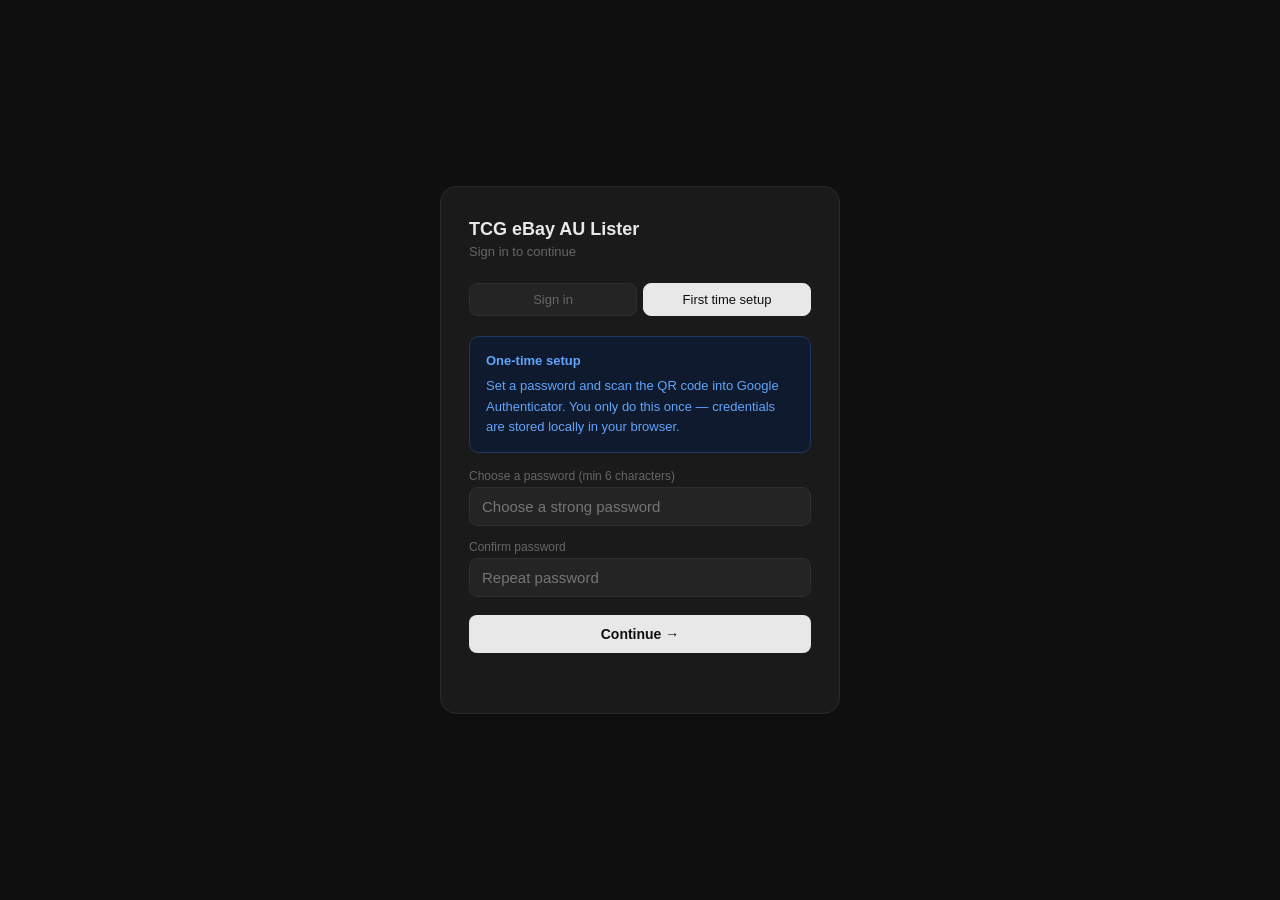
==== index.html @ 1cb2676b "update" ====
<!DOCTYPE html>
<html lang="en">
<head>
  <meta charset="UTF-8" />
  <meta name="viewport" content="width=device-width, initial-scale=1.0" />
  <title>TCG eBay AU Bulk Lister</title>
    <script>
    // Auth gate — redirect to login if no valid session
    (function() {
      const raw = localStorage.getItem('tcg_auth_session');
      if (!raw) { window.location.replace('auth.html'); return; }
      try {
        const s = JSON.parse(raw);
        if (!s.expires || s.expires < Date.now()) {
          localStorage.removeItem('tcg_auth_session');
          window.location.replace('auth.html');
        }
      } catch(e) { window.location.replace('auth.html'); }
    })();
  </script>
  <link rel="stylesheet" href="css/style.css" />
</head>
<body>
<div class="container">

  <div class="header" style="display:flex; align-items:flex-start; justify-content:space-between; gap:10px; flex-wrap:wrap;">
    <div>
      <h1>TCG eBay AU Bulk Lister</h1>
      <p>Scan · auto-price · export — One Piece, Pokémon, Riftbound &amp; Yu-Gi-Oh!</p>
    </div>
    <div style="display:flex; align-items:center; gap:8px; margin-top:4px;">
      <span class="sync-pill" id="sync-pill" onclick="Sync.openModal()">
        🔄 <span id="sync-pill-label">Set up sync</span>
      </span>
      <button onclick="logout()" style="font-size:12px; padding:6px 12px; border-radius:7px; background:none; border:1px solid #2e2e2e; color:#666; cursor:pointer; font-family:inherit; white-space:nowrap;">Sign out</button>
    </div>
  </div>
  <div id="sync-msg" style="display:none; font-size:12px; color:var(--accent); padding:8px 12px; background:#0f1a2e; border:1px solid #1e3a5f; border-radius:8px; margin-bottom:12px;"></div>

  <!-- Sync modal -->
  <div id="sync-modal" style="display:none; position:fixed; inset:0; background:rgba(0,0,0,0.7); z-index:1000; align-items:center; justify-content:center; padding:16px;">
    <div style="background:var(--bg-card); border:1px solid var(--border); border-radius:14px; padding:24px; max-width:380px; width:100%;">
      <h2 style="font-size:16px; margin-bottom:8px;">🔄 Cross-device sync</h2>
      <p style="font-size:13px; color:var(--text-muted); margin-bottom:16px;">
        Use the same sync code on your phone and computer to share your card list. Scan on mobile, export on desktop.
      </p>
      <label style="font-size:12px; color:var(--text-muted); display:block; margin-bottom:4px;">Sync code</label>
      <input type="text" id="sync-code-input" placeholder="e.g. K7M2PQ" maxlength="12"
        style="width:100%; padding:11px; font-size:18px; font-family:monospace; letter-spacing:3px; text-transform:uppercase; text-align:center; margin-bottom:12px;" />
      <div style="display:flex; gap:8px; margin-bottom:12px;">
        <button onclick="Sync.createNew()" class="btn-clear" style="flex:1; padding:10px;">Generate new code</button>
      </div>
      <div style="display:flex; gap:8px; margin-bottom:8px;">
        <button onclick="Sync.pull()" class="btn-bulk" style="flex:1;">⬇ Pull from cloud</button>
        <button onclick="Sync.push()" class="btn-bulk" style="flex:1;">⬆ Push to cloud</button>
      </div>
      <div style="display:flex; gap:8px;">
        <button onclick="Sync.saveAndClose()" class="btn-add" style="flex:1; margin-top:0;">Save &amp; close</button>
        <button onclick="Sync.closeModal()" class="btn-clear" style="padding:10px 16px;">Cancel</button>
      </div>
      <p style="font-size:11px; color:var(--text-hint); margin-top:14px; line-height:1.5;">
        Tip: Generate a code on one device, then enter the same code on the other. Your list pushes automatically as you make changes.
      </p>
    </div>
  </div>

  <input type="hidden" id="api-key-input" />
  <div style="display:none" id="api-status"></div>

  <!-- Stats -->
  <div class="stats">
    <div class="stat"><div class="stat-val" id="stat-count">0</div><div class="stat-label">listings</div></div>
    <div class="stat"><div class="stat-val" id="stat-total">$0.00</div><div class="stat-label">total value (AUD)</div></div>
    <div class="stat"><div class="stat-val" id="stat-avg">—</div><div class="stat-label">avg. price</div></div>
    <div class="stat"><div class="stat-val" id="stat-unpriced">0</div><div class="stat-label">unpriced</div></div>
  </div>

  <!-- AI Scan Section -->
  <div class="card">
    <div style="display:flex; align-items:center; justify-content:space-between; margin-bottom:6px;">
      <h2 style="margin-bottom:0;">📷 Scan cards — any TCG</h2>
      <span style="font-size:11px; color:var(--text-muted);">Auto-detects the game · mix all four freely</span>
    </div>
    <p style="font-size:12px; color:var(--text-muted); margin-bottom:12px;">
      Scan a mixed pile of any of the four games — Claude identifies the game, card, number and variant for each one automatically, then fetches data and pricing. No need to pick a game first.
    </p>

    <!-- Scan mode toggle -->
    <div class="scan-mode-toggle">
      <button class="scan-mode-btn active" id="scan-mode-upload" onclick="Scan.setMode('upload')">📁 Upload files</button>
      <button class="scan-mode-btn" id="scan-mode-camera" onclick="Scan.setMode('camera')">📸 Camera (mobile)</button>
    </div>

    <!-- Upload mode -->
    <div id="scan-dropzone" style="border:2px dashed var(--border-md); border-radius:10px; padding:28px; text-align:center; cursor:pointer; transition:border-color 0.15s;">
      <input type="file" id="scan-file-input" accept="image/*" multiple style="display:none;" onchange="Scan.handleFiles(this.files)" />
      <div style="font-size:32px; margin-bottom:8px;">🃏</div>
      <div style="font-size:14px; color:var(--text); margin-bottom:4px;">Click to upload card scans</div>
      <div style="font-size:12px; color:var(--text-muted);">or drag &amp; drop — multiple images at once (JPG, PNG)</div>
    </div>

    <!-- Camera mode (mobile card slinger) -->
    <div id="scan-camera-mode" style="display:none;">
      <input type="file" id="scan-camera-input" accept="image/*" capture="environment" style="display:none;" onchange="Scan.handleFiles(this.files)" />
      <button id="camera-capture-btn" onclick="document.getElementById('scan-camera-input').click()">
        📸 Capture card
      </button>
      <p style="font-size:12px; color:var(--text-muted); text-align:center; margin-top:8px;">
        Point at each card as your slinger flips it. Each capture is scanned, identified &amp; added.
      </p>
      <div style="display:flex; align-items:center; gap:8px; margin-top:10px; justify-content:center;">
        <label style="font-size:12px; color:var(--text-muted); display:flex; align-items:center; gap:6px;">
          <input type="checkbox" id="scan-rapid-mode" checked style="width:auto;" />
          Rapid mode — auto-add high-confidence cards without review
        </label>
      </div>
    </div>

    <div id="scan-options" style="display:none; margin-top:12px;">
      <div class="form-row row-2" style="margin-bottom:10px;">
        <div class="field">
          <label>Default condition for scanned cards</label>
          <select id="scan-cond">
            <option value="Near Mint">Near Mint</option>
            <option value="Lightly Played">Lightly Played</option>
            <option value="Moderately Played">Moderately Played</option>
          </select>
        </div>
        <div class="field">
          <label>Auto-price after scan?</label>
          <select id="scan-autoprice">
            <option value="yes">Yes — research price automatically</option>
            <option value="no">No — I'll price later</option>
          </select>
        </div>
      </div>
    </div>

    <div id="scan-progress-wrap" class="progress-bar-wrap" style="display:none; margin-top:12px;">
      <div class="progress-bar-fill" id="scan-progress-fill"></div>
    </div>
    <div id="scan-status" class="bulk-status" style="display:none;"></div>

    <!-- Scan results preview -->
    <div id="scan-results" style="display:none; margin-top:14px;"></div>
  </div>

  <!-- Add Card Form -->
  <div class="card">
    <h2>Add a card manually</h2>

    <div class="game-toggle">
      <button class="game-btn active" id="btn-op" onclick="UI.setGame('onePiece')">One Piece</button>
      <button class="game-btn" id="btn-pk" onclick="UI.setGame('pokemon')">Pokémon</button>
      <button class="game-btn" id="btn-rb" onclick="UI.setGame('riftbound')">Riftbound</button>
      <button class="game-btn" id="btn-ygo" onclick="UI.setGame('yugioh')">Yu-Gi-Oh!</button>
    </div>

    <!-- One Piece fields -->
    <div id="op-fields">
      <div class="form-row row-5" style="margin-bottom:12px;">
        <div class="field">
          <label>Card number <span style="color:var(--text-muted); font-weight:400;">— press Enter to search</span></label>
          <div class="input-action-row">
            <input type="text" id="f-op-number" placeholder="e.g. OP05-119" maxlength="12" onkeydown="if(event.key==='Enter') UI.searchOPVariants()" />
            <button class="btn-lookup" onclick="UI.searchOPVariants()">Search</button>
          </div>
          <div class="lookup-status" id="lookup-status"></div>
          <!-- hidden fields to store selected variant -->
          <input type="hidden" id="f-op-suffix" value="" />
          <input type="hidden" id="f-op-variant-label" value="" />
          <div id="card-preview" style="display:none; margin-top:8px;">
            <img id="card-preview-img" src="" alt="" style="width:60px; border-radius:5px; border:1px solid #2a2a2a;" />
          </div>
        </div>
        <div class="field">
          <label>Card name</label>
          <input type="text" id="f-op-name" placeholder="e.g. Monkey D. Luffy" />
        </div>
        <div class="field">
          <label>Language</label>
          <select id="f-op-lang">
            <option value="English">English</option>
            <option value="Japanese">Japanese</option>
          </select>
        </div>
        <div class="field">
          <label>Condition</label>
          <select id="f-op-cond">
            <option value="Near Mint">Near Mint</option>
            <option value="Lightly Played">Lightly Played</option>
            <option value="Moderately Played">Moderately Played</option>
          </select>
        </div>
        <div class="field">
          <label>Qty</label>
          <input type="number" id="f-op-qty" value="1" min="1" max="99" />
        </div>
        <input type="hidden" id="f-op-rarity" value="SR" />
      </div>

      <!-- One Piece variant picker -->
      <div id="op-card-picker" style="display:none;">
        <p style="font-size:13px; color:var(--text-muted); margin-bottom:10px;">Multiple variants found — click the correct one:</p>
        <div id="op-card-grid" class="pk-picker"></div>
      </div>
    </div>

    <!-- Pokémon fields -->
    <div id="pk-fields" style="display:none;">
      <div class="form-row row-4" style="margin-bottom:12px;">
        <div class="field">
          <label>Card number <span style="color:var(--text-muted); font-weight:400;">(e.g. 025/198)</span></label>
          <div class="input-action-row">
            <input type="text" id="f-pk-number" placeholder="025/198" maxlength="12" />
            <button class="btn-lookup" id="pk-search-btn" onclick="UI.searchPokemonCard()">Search</button>
          </div>
          <div class="lookup-status" id="pk-lookup-status"></div>
          <div id="pk-card-preview" style="display:none; margin-top:8px;">
            <img id="pk-card-preview-img" src="" alt="" style="width:60px; border-radius:5px; border:1px solid #2a2a2a;" />
          </div>
        </div>
        <div class="field">
          <label>Card name</label>
          <input type="text" id="f-pk-name" placeholder="Auto-filled on search" />
        </div>
        <div class="field">
          <label>Condition</label>
          <select id="f-pk-cond">
            <option value="Near Mint">Near Mint</option>
            <option value="Lightly Played">Lightly Played</option>
            <option value="Moderately Played">Moderately Played</option>
          </select>
        </div>
        <div class="field">
          <label>Qty</label>
          <input type="number" id="f-pk-qty" value="1" min="1" max="99" />
        </div>
      </div>

      <!-- Pokémon card picker grid -->
      <div id="pk-card-picker" style="display:none;">
        <p style="font-size:13px; color:var(--text-muted); margin-bottom:10px;">Multiple cards found — click the correct one:</p>
        <div id="pk-card-grid" class="pk-picker"></div>
      </div>
    </div>

    <!-- Riftbound fields -->
    <div id="rb-fields" style="display:none;">
      <div class="form-row row-5" style="margin-bottom:12px;">
        <div class="field">
          <label>Card number <span style="color:var(--text-muted); font-weight:400;">— press Enter to search</span></label>
          <div class="input-action-row">
            <input type="text" id="f-rb-number" placeholder="e.g. UNL-053" maxlength="12"
              onkeydown="if(event.key==='Enter') UI.searchRiftboundCard()" />
            <button class="btn-lookup" onclick="UI.searchRiftboundCard()">Search</button>
          </div>
          <div class="lookup-status" id="rb-lookup-status"></div>
          <div id="rb-card-preview" style="display:none; margin-top:8px;">
            <img id="rb-card-preview-img" src="" alt="" style="width:60px; border-radius:5px; border:1px solid #2a2a2a;" />
          </div>
        </div>
        <div class="field">
          <label>Card name</label>
          <input type="text" id="f-rb-name" placeholder="Auto-filled on search" />
        </div>
        <div class="field">
          <label>Condition</label>
          <select id="f-rb-cond">
            <option value="Near Mint">Near Mint</option>
            <option value="Lightly Played">Lightly Played</option>
            <option value="Moderately Played">Moderately Played</option>
          </select>
        </div>
        <div class="field">
          <label>Qty</label>
          <input type="number" id="f-rb-qty" value="1" min="1" max="99" />
        </div>
      </div>
    </div>

    <!-- Yu-Gi-Oh! fields -->
    <div id="ygo-fields" style="display:none;">
      <div class="form-row row-4" style="margin-bottom:12px;">
        <div class="field">
          <label>Card number <span style="color:var(--text-muted); font-weight:400;">— press Enter to search</span></label>
          <div class="input-action-row">
            <input type="text" id="f-ygo-number" placeholder="e.g. LOCR-JP001" maxlength="16"
              onkeydown="if(event.key==='Enter') UI.searchYugiohCard()" />
            <button class="btn-lookup" onclick="UI.searchYugiohCard()">Search</button>
          </div>
          <div class="lookup-status" id="ygo-lookup-status"></div>
          <div id="ygo-card-preview" style="display:none; margin-top:8px;">
            <img id="ygo-card-preview-img" src="" alt="" style="width:52px; border-radius:5px; border:1px solid #2a2a2a;" />
          </div>
        </div>
        <div class="field">
          <label>Card name</label>
          <input type="text" id="f-ygo-name" placeholder="Auto-filled on search" />
        </div>
        <div class="field">
          <label>Condition</label>
          <select id="f-ygo-cond">
            <option value="Near Mint">Near Mint</option>
            <option value="Lightly Played">Lightly Played</option>
            <option value="Moderately Played">Moderately Played</option>
          </select>
        </div>
        <div class="field">
          <label>Qty</label>
          <input type="number" id="f-ygo-qty" value="1" min="1" max="99" />
        </div>
      </div>
    </div>

    <!-- Rarity — shared, populated per game -->
    <div class="form-row row-2" style="margin-bottom:12px;">
      <div class="field">
        <label>Rarity <span style="color:var(--text-muted); font-weight:400;">— auto-detected, override if needed</span></label>
        <select id="f-rarity"></select>
      </div>
      <div class="field" id="pk-finish-wrap" style="display:none;">
        <label>Finish <span style="color:var(--text-muted); font-weight:400;">— Pokémon only</span></label>
        <select id="f-pk-variant" onchange="UI.onPokemonVariantChange && UI.onPokemonVariantChange()">
          <option value="Normal">Normal (non-holo)</option>
          <option value="Holo">Holo</option>
          <option value="Reverse Holo">Reverse Holo</option>
          <option value="Poke Ball">Poké Ball Pattern</option>
          <option value="Master Ball">Master Ball Pattern</option>
        </select>
        <input type="hidden" id="f-pk-marketprice" />
      </div>
    </div>

    <!-- Listing type — shared across all games -->
    <div class="listing-type-row" style="margin-bottom:12px;">
      <label style="font-size:12px; color:var(--text-muted); margin-bottom:6px; display:block;">Listing type</label>
      <div style="display:flex; gap:6px; flex-wrap:wrap;">
        <button class="type-btn active" id="type-lot-1" onclick="UI.setListingType('lot-1')">1x</button>
        <button class="type-btn" id="type-lot-2" onclick="UI.setListingType('lot-2')">2x</button>
        <button class="type-btn" id="type-lot-3" onclick="UI.setListingType('lot-3')">3x</button>
        <button class="type-btn" id="type-lot-4" onclick="UI.setListingType('lot-4')">4x</button>
        <button class="type-btn" id="type-playset" onclick="UI.setListingType('playset')" title="4x cards as a competitive playset bundle">Playset</button>
      </div>
    </div>

    <!-- Shared price / postage -->
    <div class="form-row row-3" style="margin-top:12px;">
      <div class="field">
        <label>Price (AUD) <span style="color:var(--text-muted); font-weight:400;">— edit freely</span></label>
        <input type="number" id="f-price" placeholder="Enter or auto-fetch" min="0" step="0.01" />
      </div>
      <div class="field">
        <label>Postage</label>
        <select id="f-post" onchange="UI.toggleCustomPost()">
          <option value="0" selected>Free postage</option>
          <option value="3.50">Standard letter — $3.50</option>
          <option value="7.50">Tracked parcel — $7.50</option>
          <option value="custom">Custom...</option>
        </select>
      </div>
      <div class="field" id="custom-post-wrap" style="display:none;">
        <label>Custom postage (AUD)</label>
        <input type="number" id="f-custom-post" placeholder="0.00" min="0" step="0.01" />
      </div>
    </div>

    <button class="btn-add" onclick="Listings.add()">+ Add to list</button>
  </div>

  <!-- Listings -->
  <div class="card">
    <div style="display:flex; align-items:center; justify-content:space-between; margin-bottom:14px;">
      <h2 style="margin-bottom:0;">Your listings</h2>
      <div style="display:flex; align-items:center; gap:8px; flex-wrap:wrap;">
        <span id="save-status" style="font-size:12px; color:var(--green); opacity:0; transition:opacity 0.4s;"></span>
        <button class="btn-clear" onclick="CSV.downloadTemplate()">↓ Template</button>
        <label class="btn-clear" style="cursor:pointer;" title="Import CSV">
          ↑ Import
          <input type="file" id="import-csv-input" accept=".csv" style="display:none;" onchange="CSV.importCSV(this)" />
        </label>
        <button class="btn-clear" onclick="Listings.clearAll()">Clear all</button>
      </div>
    </div>

    <div class="listings-header">
      <span></span><span>Game</span><span>Number</span><span>Name</span>
      <span>Set</span><span>Cond</span><span>Type</span><span>Price</span><span>eBay</span><span>Post</span><span></span>
    </div>

    <!-- Clear all confirmation bar -->
    <div id="clear-confirm-bar" style="display:none; align-items:center; justify-content:space-between; background:#1a0a0a; border:1px solid #3a1515; border-radius:8px; padding:10px 14px; margin-bottom:12px;">
      <span style="font-size:13px; color:#e8e8e8;">Clear all <strong id="clear-confirm-count">0</strong> listings? This cannot be undone.</span>
      <div style="display:flex; gap:8px;">
        <button onclick="Listings.clearAllConfirmed()" style="padding:6px 14px; border-radius:6px; background:#dc2626; color:#fff; border:none; cursor:pointer; font-size:13px; font-family:inherit; font-weight:500;">Yes, clear all</button>
        <button onclick="Listings.clearAllCancelled()" style="padding:6px 14px; border-radius:6px; background:var(--bg-input); color:var(--text-muted); border:1px solid var(--border-md); cursor:pointer; font-size:13px; font-family:inherit;">Cancel</button>
      </div>
    </div>

    <div id="empty-msg" class="empty">
      No cards added yet — use the form above to get started.
      <br><span style="font-size:12px; color:var(--text-hint); margin-top:4px; display:block;">Your list auto-saves in this browser.</span>
    </div>
    <div id="listings-list"></div>

    <div id="action-bar" style="display:none; margin-top:16px;">

      <!-- Claude AI bulk pricer -->
      <div class="claude-pricing-box">
        <div class="claude-pricing-header">
          <span>🤖 Claude AI Price Research</span>
          <span style="font-size:11px; color:var(--text-muted);">Uses AI knowledge of TCG market — verify high-value cards on eBay</span>
        </div>
        <button id="claude-bulk-btn" class="btn-claude" onclick="ClaudeAI.bulkPrice()">
          Research prices for all unpriced cards
        </button>
        <div class="progress-bar-wrap" id="claude-progress-wrap" style="display:none;">
          <div class="progress-bar-fill" id="claude-progress-fill"></div>
        </div>
        <div class="bulk-status" id="claude-bulk-status" style="display:none;"></div>
        <div style="font-size:11px; color:var(--text-muted); margin-top:6px;">
          ● Green dot = high confidence &nbsp;
          ● White dot = medium confidence &nbsp;
          ● <span style="color:var(--amber);">● Amber dot = low confidence, verify on eBay</span>
        </div>
      </div>

      <!-- eBay market check -->
      <div class="claude-pricing-box" style="margin-top:10px;">
        <div class="claude-pricing-header">
          <span>📊 eBay AU market check</span>
          <span style="font-size:11px; color:var(--text-muted);">Compares your prices to live eBay AU listings</span>
        </div>
        <div style="display:flex; gap:8px; flex-wrap:wrap;">
          <button id="market-autofill-btn" class="btn-claude" style="flex:1; background:#1a2e1a; color:#4ade80; border-color:#1e4a1e;" onclick="Market.bulkCheck(true)">
            ⬇ Auto-fill all prices from eBay market
          </button>
          <button id="market-check-btn" class="btn-claude" style="flex:1;" onclick="Market.bulkCheck(false)">
            Check existing prices only
          </button>
        </div>
        <div class="bulk-status" id="market-status" style="display:none;"></div>
        <div style="font-size:11px; color:var(--text-muted); margin-top:6px;">
          eBay returns live AU listings, then Claude filters them to your exact card &amp; variant (excluding wrong arts, graded, lots) and prices from the matches. Lots stay at the per-card price (eBay Quantity holds the stock count); only playsets are priced as a 4-card bundle.
          Indicators: <span style="color:var(--green)">● In range</span>,
          <span style="color:var(--amber)">● Above market</span>,
          <span style="color:#60a5fa">● Below market</span>.
        </div>
      </div>

      <!-- eBay manual fallback -->
      <button id="bulk-fetch-btn" class="btn-bulk" onclick="API.bulkFetch()" style="display:none; margin-top:8px;">Open eBay sold search for unpriced cards</button>
      <div id="bulk-status" class="bulk-status" style="display:none;"></div>

      <button class="btn-download" onclick="CSV.download()" style="margin-top:10px;">&#8595; Download eBay CSV</button>
      <p class="hint">Upload via: eBay Seller Hub › Listings › Bulk listing upload › File Exchange</p>
    </div>
  </div>

</div>
<script src="js/sets.js"></script>
<script src="js/rarities.js"></script>
<script src="js/api.js"></script>
<script src="js/listings.js"></script>
<script src="js/csv.js"></script>
<script src="js/ui.js"></script>
<script src="js/claude.js"></script>
<script src="js/scan.js"></script>
<script src="js/sync.js"></script>
<script src="js/market.js"></script>
<script>
function logout() {
  localStorage.removeItem('tcg_auth_session');
  window.location.replace('auth.html');
}
</script>
</body>
</html>
---- css/style.css ----
*, *::before, *::after {
  box-sizing: border-box;
  margin: 0;
  padding: 0;
}

:root {
  --bg:         #0f0f0f;
  --bg-card:    #1a1a1a;
  --bg-input:   #242424;
  --bg-row:     #202020;
  --border:     #2a2a2a;
  --border-md:  #363636;
  --text:       #e8e8e8;
  --text-muted: #666;
  --text-hint:  #444;
  --accent:     #3b82f6;
  --green:      #22c55e;
  --green-dk:   #16a34a;
  --amber:      #f59e0b;
  --amber-dk:   #d97706;
  --red:        #ef4444;
}

body {
  font-family: -apple-system, BlinkMacSystemFont, 'Segoe UI', sans-serif;
  background: var(--bg);
  color: var(--text);
  font-size: 15px;
  line-height: 1.5;
}

.container {
  max-width: 960px;
  margin: 0 auto;
  padding: 28px 16px;
}

.header { margin-bottom: 20px; }
.header h1 { font-size: 20px; font-weight: 700; color: var(--text); }
.header p { color: var(--text-muted); font-size: 13px; margin-top: 4px; }

/* ─── API Banner ─── */
.api-banner {
  background: #1c1700;
  border: 1px solid #3d2e00;
  border-radius: 10px;
  padding: 14px 16px;
  margin-bottom: 16px;
}
.api-banner strong { display: block; font-size: 13px; color: #fbbf24; margin-bottom: 4px; }
.api-banner p { font-size: 12px; color: #a37c00; margin-bottom: 8px; }
.api-banner a { color: var(--amber); }

.api-row { display: flex; gap: 8px; }
.api-row input {
  flex: 1; font-size: 13px; padding: 7px 10px;
  border: 1px solid #3d2e00; border-radius: 7px;
  background: #111; outline: none; font-family: inherit; color: var(--text);
}
.api-row input:focus { border-color: var(--amber); box-shadow: 0 0 0 3px rgba(245,158,11,0.12); }
.api-row button {
  font-size: 13px; padding: 7px 14px; border-radius: 7px;
  background: var(--amber); color: #000; border: none;
  cursor: pointer; font-weight: 600; font-family: inherit;
}
.api-row button:hover { background: var(--amber-dk); }

.api-status { font-size: 12px; margin-top: 6px; min-height: 16px; }
.api-status.ok  { color: var(--green); }
.api-status.err { color: var(--red); }

/* ─── Stats ─── */
.stats { display: grid; grid-template-columns: repeat(3, 1fr); gap: 12px; margin-bottom: 20px; }
.stat {
  background: var(--bg-card); border: 1px solid var(--border);
  border-radius: 10px; padding: 12px 16px; text-align: center;
}
.stat-val { font-size: 22px; font-weight: 600; color: var(--text); }
.stat-label { font-size: 12px; color: var(--text-muted); margin-top: 2px; }

/* ─── Cards ─── */
.card {
  background: var(--bg-card); border: 1px solid var(--border);
  border-radius: 12px; padding: 20px; margin-bottom: 16px;
}
.card h2 { font-size: 15px; font-weight: 600; margin-bottom: 14px; color: var(--text); }

/* ─── Form ─── */
.form-row { display: grid; gap: 12px; }
.row-5 { grid-template-columns: 1.2fr 1.8fr 0.8fr 0.9fr 0.6fr; }
.row-3 { grid-template-columns: 1fr 1fr 1fr; }
.row-2 { grid-template-columns: 1fr 1fr; }

.field label { display: block; font-size: 12px; color: var(--text-muted); margin-bottom: 4px; }

input[type=text],
input[type=number],
select {
  width: 100%; padding: 8px 10px;
  border: 1px solid var(--border-md); border-radius: 7px;
  font-size: 14px; background: var(--bg-input);
  color: var(--text); outline: none; font-family: inherit;
}
select option { background: #1a1a1a; color: var(--text); }
input:focus, select:focus {
  border-color: var(--accent);
  box-shadow: 0 0 0 3px rgba(59,130,246,0.12);
}

.input-action-row { display: flex; gap: 6px; }
.input-action-row input { flex: 1; }

.btn-lookup {
  font-size: 12px; padding: 0 10px; border-radius: 7px;
  background: #1e2a3a; color: #60a5fa; border: 1px solid #1e3a5f;
  cursor: pointer; font-family: inherit; white-space: nowrap; height: 36px;
}
.btn-lookup:hover:not(:disabled) { background: #1a3050; }
.btn-lookup:disabled { opacity: 0.4; cursor: not-allowed; }

.lookup-status { font-size: 11px; margin-top: 4px; min-height: 14px; color: var(--text-muted); }
.lookup-status.ok  { color: var(--green); }
.lookup-status.err { color: var(--red); }

.btn-add {
  width: 100%; margin-top: 14px; padding: 10px;
  font-size: 14px; font-weight: 500; border-radius: 8px;
  background: #e8e8e8; color: #0f0f0f; border: none;
  cursor: pointer; font-family: inherit;
}
.btn-add:hover { background: #fff; }

/* ─── Listings ─── */
.listings-header {
  display: grid;
  grid-template-columns: 52px 0.9fr 1.8fr 0.7fr 1fr 0.5fr 0.7fr 0.7fr 36px;
  gap: 8px; padding: 6px 12px; font-size: 11px;
  color: var(--text-muted); font-weight: 600;
  text-transform: uppercase; letter-spacing: 0.05em;
  border-bottom: 1px solid var(--border); margin-bottom: 8px;
}

.listing-row {
  display: grid;
  grid-template-columns: 52px 0.9fr 1.8fr 0.7fr 1fr 0.5fr 0.7fr 0.7fr 36px;
  gap: 8px; align-items: center; padding: 6px 12px;
  background: var(--bg-row); border: 1px solid var(--border);
  border-radius: 8px; margin-bottom: 6px; font-size: 13px;
}

.card-thumb {
  width: 70px; height: 98px; object-fit: cover;
  border-radius: 6px; border: 1px solid var(--border-md); display: block;
  cursor: pointer; transition: transform 0.15s;
}
.card-thumb:hover { transform: scale(2.8); z-index: 100; position: relative; border-radius: 8px; }

.listing-row span { overflow: hidden; text-overflow: ellipsis; white-space: nowrap; }
.muted { color: var(--text-muted); }
.mono { font-family: 'SF Mono', 'Fira Code', monospace; font-size: 12px; color: #94a3b8; }

.remove-btn {
  background: none; border: none; color: #444; font-size: 16px;
  cursor: pointer; padding: 0; width: 28px; height: 28px;
  display: flex; align-items: center; justify-content: center;
  border-radius: 6px; font-family: inherit;
}
.remove-btn:hover { background: #2d1515; color: var(--red); }

.empty { text-align: center; color: var(--text-hint); font-size: 14px; padding: 32px 0; }

/* ─── Download ─── */
.btn-download {
  width: 100%; padding: 12px; font-size: 15px; font-weight: 600;
  border-radius: 8px; background: var(--green-dk); color: #fff;
  border: none; cursor: pointer; font-family: inherit;
}
.btn-download:hover { background: #15803d; }

.hint { font-size: 12px; color: var(--text-muted); text-align: center; margin-top: 8px; }

/* ─── Responsive ─── */
@media (max-width: 700px) {
  .row-5 { grid-template-columns: 1fr 1fr; }
  .row-3 { grid-template-columns: 1fr 1fr; }
  .listings-header { display: none; }
  .listing-row { grid-template-columns: 1fr 1fr auto; grid-template-rows: auto auto; }
  .stats { grid-template-columns: 1fr 1fr; }
  .stats .stat:last-child { grid-column: span 2; }
}

/* ─── Game Toggle ─── */
.game-toggle {
  display: flex;
  gap: 6px;
  margin-bottom: 16px;
}

.game-btn {
  padding: 7px 20px;
  border-radius: 8px;
  font-size: 13px;
  font-weight: 500;
  font-family: inherit;
  border: 1px solid var(--border-md);
  background: var(--bg-input);
  color: var(--text-muted);
  cursor: pointer;
  transition: all 0.15s;
}

.game-btn.active {
  background: #e8e8e8;
  color: #0f0f0f;
  border-color: #e8e8e8;
}

.game-btn:hover:not(.active) {
  border-color: var(--border-md);
  color: var(--text);
}

/* ─── Badges ─── */
.badge {
  display: inline-block;
  font-size: 10px;
  font-weight: 600;
  padding: 2px 7px;
  border-radius: 99px;
  letter-spacing: 0.03em;
  white-space: nowrap;
}

.badge-op {
  background: #1a2a1a;
  color: #4ade80;
  border: 1px solid #1e4a1e;
}

.badge-pk {
  background: #1a1a2e;
  color: #818cf8;
  border: 1px solid #2e2e5a;
}

/* ─── Updated listings grid (10 cols) ─── */
.listings-header {
  display: grid;
  grid-template-columns: 80px 80px 0.8fr 1.4fr 1.2fr 0.6fr 90px 0.6fr 55px 0.5fr 36px;
  gap: 8px;
  padding: 6px 12px;
  font-size: 11px;
  color: var(--text-muted);
  font-weight: 600;
  text-transform: uppercase;
  letter-spacing: 0.05em;
  border-bottom: 1px solid var(--border);
  margin-bottom: 8px;
}

.listing-row {
  display: grid;
  grid-template-columns: 80px 80px 0.8fr 1.4fr 1.2fr 0.6fr 90px 0.6fr 55px 0.5fr 36px;
  gap: 8px;
  align-items: center;
  padding: 6px 12px;
  background: var(--bg-row);
  border: 1px solid var(--border);
  border-radius: 8px;
  margin-bottom: 6px;
  font-size: 13px;
}

/* ─── 4-col stats ─── */
.stats { grid-template-columns: repeat(4, 1fr); }

/* ─── Unpriced row highlight ─── */
.row-unpriced { border-color: #3a2a00 !important; }
.price-missing { color: var(--amber); font-weight: 500; }

/* ─── Bulk fetch ─── */
.btn-bulk {
  width: 100%; padding: 10px; font-size: 14px; font-weight: 500;
  border-radius: 8px; background: #1e2a3a; color: #60a5fa;
  border: 1px solid #1e3a5f; cursor: pointer; font-family: inherit;
}
.btn-bulk:hover:not(:disabled) { background: #1a3050; }
.btn-bulk:disabled { opacity: 0.5; cursor: not-allowed; }

.bulk-status {
  font-size: 12px; color: var(--text-muted);
  text-align: center; padding: 8px 0;
}

/* ─── Clear button ─── */
.btn-clear {
  font-size: 12px; padding: 5px 12px; border-radius: 7px;
  background: none; color: var(--text-muted);
  border: 1px solid var(--border-md); cursor: pointer; font-family: inherit;
}
.btn-clear:hover { color: var(--red); border-color: #3a1515; background: #1a0a0a; }

@media (max-width: 700px) {
  .stats { grid-template-columns: 1fr 1fr; }
}

/* ─── Pokémon card picker ─── */
.pk-picker {
  display: grid;
  grid-template-columns: repeat(auto-fill, minmax(110px, 1fr));
  gap: 10px;
  padding: 14px;
  background: var(--bg-row);
  border: 1px solid var(--border);
  border-radius: 10px;
  margin-bottom: 12px;
}

.pk-picker-card {
  cursor: pointer;
  text-align: center;
  padding: 8px 6px;
  border-radius: 8px;
  border: 2px solid transparent;
  background: var(--bg-input);
  transition: border-color 0.15s, background 0.15s;
}

.pk-picker-card:hover { border-color: var(--border-md); background: #2a2a2a; }
.pk-picker-card.selected { border-color: var(--accent); background: #1a2035; }

.pk-picker-card img {
  width: 88px;
  height: auto;
  border-radius: 5px;
  display: block;
  margin: 0 auto 6px;
}

.pk-card-name {
  font-size: 11px;
  color: var(--text);
  font-weight: 500;
  margin-bottom: 2px;
  overflow: hidden;
  text-overflow: ellipsis;
  white-space: nowrap;
}

.pk-card-set {
  font-size: 10px;
  color: var(--text-muted);
  overflow: hidden;
  text-overflow: ellipsis;
  white-space: nowrap;
}

.pk-card-num {
  font-size: 10px;
  color: var(--text-hint);
  margin-top: 2px;
  font-family: 'SF Mono', monospace;
}

.row-4 { grid-template-columns: 1.2fr 1.4fr 0.9fr 0.5fr; }

/* ─── eBay price lookup link in listings ─── */
.price-lookup {
  font-size: 11px;
  color: var(--accent);
  text-decoration: none;
  white-space: nowrap;
  padding: 2px 6px;
  border-radius: 4px;
  border: 1px solid #1e3a5f;
  background: #1e2a3a;
}
.price-lookup:hover { background: #1a3050; }

/* ─── Claude AI pricing box ─── */
.claude-pricing-box {
  background: #0f1a2e;
  border: 1px solid #1e3a5f;
  border-radius: 10px;
  padding: 14px 16px;
  margin-bottom: 10px;
}

.claude-pricing-header {
  display: flex;
  align-items: center;
  justify-content: space-between;
  margin-bottom: 10px;
  font-size: 13px;
  font-weight: 600;
  color: #60a5fa;
}

.btn-claude {
  width: 100%;
  padding: 10px;
  font-size: 14px;
  font-weight: 500;
  border-radius: 8px;
  background: #1e3a5f;
  color: #60a5fa;
  border: 1px solid #2a4a7f;
  cursor: pointer;
  font-family: inherit;
  transition: background 0.15s;
}

.btn-claude:hover:not(:disabled) { background: #1a3050; }
.btn-claude:disabled { opacity: 0.5; cursor: not-allowed; }

/* ─── Progress bar ─── */
.progress-bar-wrap {
  height: 4px;
  background: #1e2a3a;
  border-radius: 2px;
  margin-top: 10px;
  overflow: hidden;
}

.progress-bar-fill {
  height: 100%;
  background: var(--accent);
  border-radius: 2px;
  width: 0%;
  transition: width 0.3s ease;
}

/* ─── Inline price editing ─── */
.price-inline {
  width: 70px;
  padding: 4px 6px;
  border: 1px solid var(--border-md);
  border-radius: 5px;
  background: var(--bg-input);
  color: var(--text);
  font-size: 13px;
  font-family: inherit;
  text-align: right;
  outline: none;
  -moz-appearance: textfield;
}
.price-inline::-webkit-inner-spin-button,
.price-inline::-webkit-outer-spin-button { -webkit-appearance: none; }
.price-inline:focus {
  border-color: var(--accent);
  box-shadow: 0 0 0 2px rgba(59,130,246,0.15);
}
.price-inline:hover { border-color: var(--border-md); }

/* ─── Listing type toggle ─── */
.type-btn {
  padding: 6px 14px;
  border-radius: 7px;
  border: 1px solid var(--border-md);
  background: var(--bg-input);
  color: var(--text-muted);
  font-size: 13px;
  font-weight: 500;
  cursor: pointer;
  font-family: inherit;
  transition: all 0.15s;
}
.type-btn.active {
  background: #e8e8e8;
  color: #0f0f0f;
  border-color: #e8e8e8;
}
.type-btn:hover:not(.active) {
  color: var(--text);
  border-color: var(--border-md);
}

/* ─── Listing type label in table ─── */
.listing-type-label {
  display: inline-flex;
  align-items: center;
  justify-content: center;
  min-width: 80px;
  font-size: 11px;
  font-weight: 500;
  padding: 4px 8px;
  border-radius: 6px;
  background: var(--bg-input);
  color: var(--text-muted);
  border: 1px solid var(--border-md);
  white-space: nowrap;
  text-align: center;
}
.listing-type-label.type-playset {
  background: #1a2e1a;
  color: #4ade80;
  border-color: #1e4a1e;
}

/* ─── Listings table — allow wrapping, fix truncation ─── */
.listing-row {
  align-items: start !important;
  padding: 10px 12px !important;
}

.listing-row span,
.listing-name {
  white-space: normal !important;
  overflow: visible !important;
  text-overflow: unset !important;
  word-break: break-word;
  line-height: 1.4;
}

/* Type badge — never truncate */
.listing-type-label {
  white-space: nowrap !important;
  font-size: 11px !important;
}

/* Price input + eBay link */
.price-inline.price-unset {
  border-color: #3a2a00;
  color: var(--text-muted);
}
.price-inline.price-unset::placeholder { color: #555; }

.price-ebay-link {
  font-size: 11px;
  color: var(--accent);
  text-decoration: none;
  opacity: 0.7;
  flex-shrink: 0;
}
.price-ebay-link:hover { opacity: 1; }

/* ─── Per-card eBay search link ─── */
.ebay-search-btn {
  display: inline-block;
  font-size: 11px;
  font-weight: 500;
  color: var(--accent);
  text-decoration: none;
  padding: 4px 6px;
  border: 1px solid var(--border-md);
  border-radius: 5px;
  white-space: nowrap;
  opacity: 0.8;
}
.ebay-search-btn:hover { opacity: 1; background: var(--bg-input); }

/* ─── Type badge colours ─── */
.listing-type-label.type-lot {
  background: #1a1f2e;
  color: #60a5fa;
  border-color: #1e3a5f;
}
.listing-type-label.type-set {
  background: #1a2a1a;
  color: #86efac;
  border-color: #1e4a1e;
}

/* ─── Riftbound badge ─── */
.badge-rb {
  background: #1e1a2e;
  color: #c084fc;
  border: 1px solid #4a2a7a;
}

/* ─── Yu-Gi-Oh! badge ─── */
.badge-ygo {
  background: #1a1a00;
  color: #facc15;
  border: 1px solid #4a4000;
}

/* ═══════════════════════════════════════════════════
   MOBILE — condensed UI for card-slinger scanning
   ═══════════════════════════════════════════════════ */
@media (max-width: 640px) {
  .container { padding: 12px 10px; }
  .header h1 { font-size: 17px; }
  .header p { font-size: 12px; }
  .card { padding: 14px; border-radius: 10px; margin-bottom: 12px; }

  /* Stats — compact 2x2 */
  .stats { gap: 8px; margin-bottom: 14px; }
  .stat { padding: 8px 10px; }
  .stat-val { font-size: 18px; }
  .stat-label { font-size: 10px; }

  /* Game toggle — horizontal scroll, no wrap */
  .game-toggle { overflow-x: auto; -webkit-overflow-scrolling: touch; padding-bottom: 4px; }
  .game-btn { padding: 8px 14px; font-size: 13px; white-space: nowrap; flex-shrink: 0; }

  /* Forms stack fully */
  .form-row, .row-2, .row-3, .row-4, .row-5 { grid-template-columns: 1fr !important; gap: 10px; }

  /* Bigger tap targets */
  input[type=text], input[type=number], select { padding: 11px 12px; font-size: 16px; } /* 16px stops iOS zoom */
  .btn-add, .btn-download, .btn-claude, .btn-bulk { padding: 14px; font-size: 15px; }
  .btn-lookup { height: 44px; padding: 0 16px; }
  .type-btn { padding: 10px 16px; font-size: 14px; }

  /* Listing rows become cards */
  .listings-header { display: none; }
  .listing-row {
    grid-template-columns: 48px 1fr auto !important;
    grid-template-rows: auto auto auto;
    gap: 6px 10px !important;
    padding: 10px !important;
  }
  .card-thumb { width: 48px; height: 67px; }
  .card-thumb:hover { transform: scale(2.2); }

  /* Scan dropzone — big and prominent */
  #scan-dropzone { padding: 32px 20px; }

  /* Scan results table — horizontal scroll */
  #scan-results table { font-size: 12px; }
  #scan-results th, #scan-results td { padding: 5px 4px !important; }

  /* Sign out button smaller */
  .header button { padding: 5px 10px !important; font-size: 11px !important; }
}

/* ═══════════════════════════════════════════════════
   Rapid camera scan mode (mobile card slinger)
   ═══════════════════════════════════════════════════ */
.scan-mode-toggle {
  display: flex;
  gap: 6px;
  margin-bottom: 12px;
}
.scan-mode-btn {
  flex: 1;
  padding: 10px;
  border-radius: 8px;
  border: 1px solid var(--border-md);
  background: var(--bg-input);
  color: var(--text-muted);
  font-size: 13px;
  font-weight: 500;
  cursor: pointer;
  font-family: inherit;
}
.scan-mode-btn.active {
  background: var(--accent);
  color: #fff;
  border-color: var(--accent);
}

#camera-capture-btn {
  width: 100%;
  padding: 18px;
  font-size: 16px;
  font-weight: 600;
  border-radius: 10px;
  background: var(--green-dk);
  color: #fff;
  border: none;
  cursor: pointer;
  font-family: inherit;
  display: flex;
  align-items: center;
  justify-content: center;
  gap: 8px;
}
#camera-capture-btn:active { background: #15803d; }

/* Sync status pill */
.sync-pill {
  display: inline-flex;
  align-items: center;
  gap: 5px;
  font-size: 11px;
  padding: 4px 10px;
  border-radius: 99px;
  border: 1px solid var(--border-md);
  background: var(--bg-input);
  color: var(--text-muted);
  cursor: pointer;
}
.sync-pill.synced { border-color: #1e4a1e; background: #0f1f0f; color: #4ade80; }
.sync-pill.syncing { border-color: #1e3a5f; background: #0f1a2e; color: #60a5fa; }

/* ═══════════════════════════════════════════════════════════
   UI POLISH LAYER (2026 refresh)
   ═══════════════════════════════════════════════════════════ */
:root {
  --radius:      14px;
  --radius-sm:   9px;
  --shadow:      0 1px 3px rgba(0,0,0,0.4), 0 8px 24px rgba(0,0,0,0.25);
  --shadow-sm:   0 1px 2px rgba(0,0,0,0.3);
  --grad-accent: linear-gradient(135deg, #3b82f6, #6366f1);
}

body {
  background:
    radial-gradient(1200px 600px at 80% -10%, rgba(99,102,241,0.06), transparent),
    radial-gradient(900px 500px at -10% 10%, rgba(59,130,246,0.05), transparent),
    var(--bg);
  background-attachment: fixed;
}

/* Header refresh */
.header h1 {
  font-size: 22px;
  letter-spacing: -0.02em;
  background: linear-gradient(120deg, #fff, #a5b4fc);
  -webkit-background-clip: text;
  background-clip: text;
  -webkit-text-fill-color: transparent;
}

/* Cards — softer, layered */
.card {
  border-radius: var(--radius);
  box-shadow: var(--shadow);
  border-color: #232323;
  background: linear-gradient(180deg, #1c1c1c, #181818);
}
.card h2 { font-size: 16px; letter-spacing: -0.01em; }

/* Stat cards — gradient accent on value */
.stat {
  border-radius: var(--radius-sm);
  background: linear-gradient(180deg, #1d1d1d, #191919);
  border-color: #262626;
  transition: transform 0.15s, border-color 0.15s;
}
.stat:hover { transform: translateY(-2px); border-color: #333; }
.stat-val {
  background: linear-gradient(120deg, #fff, #c7d2fe);
  -webkit-background-clip: text; background-clip: text;
  -webkit-text-fill-color: transparent;
  font-weight: 700;
}

/* Game tabs — colored, pill style with active glow */
.game-btn {
  border-radius: 10px;
  font-weight: 600;
  position: relative;
}
#btn-op.active  { background: linear-gradient(135deg,#16a34a,#22c55e); color:#fff; border-color:transparent; box-shadow:0 4px 14px rgba(34,197,94,0.3); }
#btn-pk.active  { background: linear-gradient(135deg,#4f46e5,#818cf8); color:#fff; border-color:transparent; box-shadow:0 4px 14px rgba(99,102,241,0.3); }
#btn-rb.active  { background: linear-gradient(135deg,#7c3aed,#c084fc); color:#fff; border-color:transparent; box-shadow:0 4px 14px rgba(168,85,247,0.3); }
#btn-ygo.active { background: linear-gradient(135deg,#b45309,#facc15); color:#1a1a1a; border-color:transparent; box-shadow:0 4px 14px rgba(250,204,21,0.25); }

/* Inputs — subtle inner depth + smoother focus */
input[type=text], input[type=number], select {
  border-radius: var(--radius-sm);
  background: #202020;
  transition: border-color 0.15s, box-shadow 0.15s, background 0.15s;
}
input[type=text]:hover, input[type=number]:hover, select:hover { background: #242424; }
.field label { font-weight: 500; letter-spacing: 0.01em; }

/* Primary buttons — gradient + lift */
.btn-add {
  background: var(--grad-accent);
  color: #fff;
  border-radius: var(--radius-sm);
  font-weight: 600;
  box-shadow: 0 4px 14px rgba(59,130,246,0.3);
  transition: transform 0.12s, box-shadow 0.12s, filter 0.12s;
}
.btn-add:hover { background: var(--grad-accent); filter: brightness(1.08); transform: translateY(-1px); }
.btn-add:active { transform: translateY(0); }

.btn-download {
  border-radius: var(--radius-sm);
  background: linear-gradient(135deg,#16a34a,#22c55e);
  box-shadow: 0 4px 14px rgba(34,197,94,0.28);
  font-weight: 600;
  transition: filter 0.12s, transform 0.12s;
}
.btn-download:hover { filter: brightness(1.08); transform: translateY(-1px); background: linear-gradient(135deg,#16a34a,#22c55e); }

/* Listing rows — card-like with hover */
.listing-row {
  border-radius: 10px;
  background: linear-gradient(180deg, #1e1e1e, #1b1b1b);
  border-color: #262626;
  transition: border-color 0.15s, transform 0.1s;
}
.listing-row:hover { border-color: #38383f; }
.row-unpriced { background: linear-gradient(180deg,#1f1c14,#1b1a16) !important; }

/* Type buttons & listing badges — rounder */
.type-btn { border-radius: 9px; font-weight: 600; }
.type-btn.active { background: var(--grad-accent); color:#fff; border-color:transparent; }

/* Pricing boxes — glassy */
.claude-pricing-box {
  border-radius: var(--radius-sm);
  background: linear-gradient(180deg, rgba(30,58,95,0.35), rgba(15,26,46,0.5));
  border-color: #234;
  backdrop-filter: blur(4px);
}
.btn-claude { border-radius: var(--radius-sm); font-weight: 600; }

/* Scan dropzone — inviting */
#scan-dropzone {
  border-radius: var(--radius);
  background: linear-gradient(180deg, rgba(99,102,241,0.04), transparent);
  transition: border-color 0.15s, background 0.15s;
}
#scan-dropzone:hover { border-color: var(--accent); background: linear-gradient(180deg, rgba(99,102,241,0.08), transparent); }

/* Sync pill polish */
.sync-pill { transition: border-color 0.15s, background 0.15s, color 0.15s; font-weight: 500; }

/* Badges — slightly bolder */
.badge { font-weight: 700; padding: 3px 8px; }

/* Scrollbar (desktop) */
::-webkit-scrollbar { width: 10px; height: 10px; }
::-webkit-scrollbar-track { background: #141414; }
::-webkit-scrollbar-thumb { background: #2e2e2e; border-radius: 6px; border: 2px solid #141414; }
::-webkit-scrollbar-thumb:hover { background: #3a3a3a; }

/* Rarity select gets a subtle accent border */
#f-rarity { border-color: #3a3a44; }
#f-rarity:focus { border-color: var(--accent); }
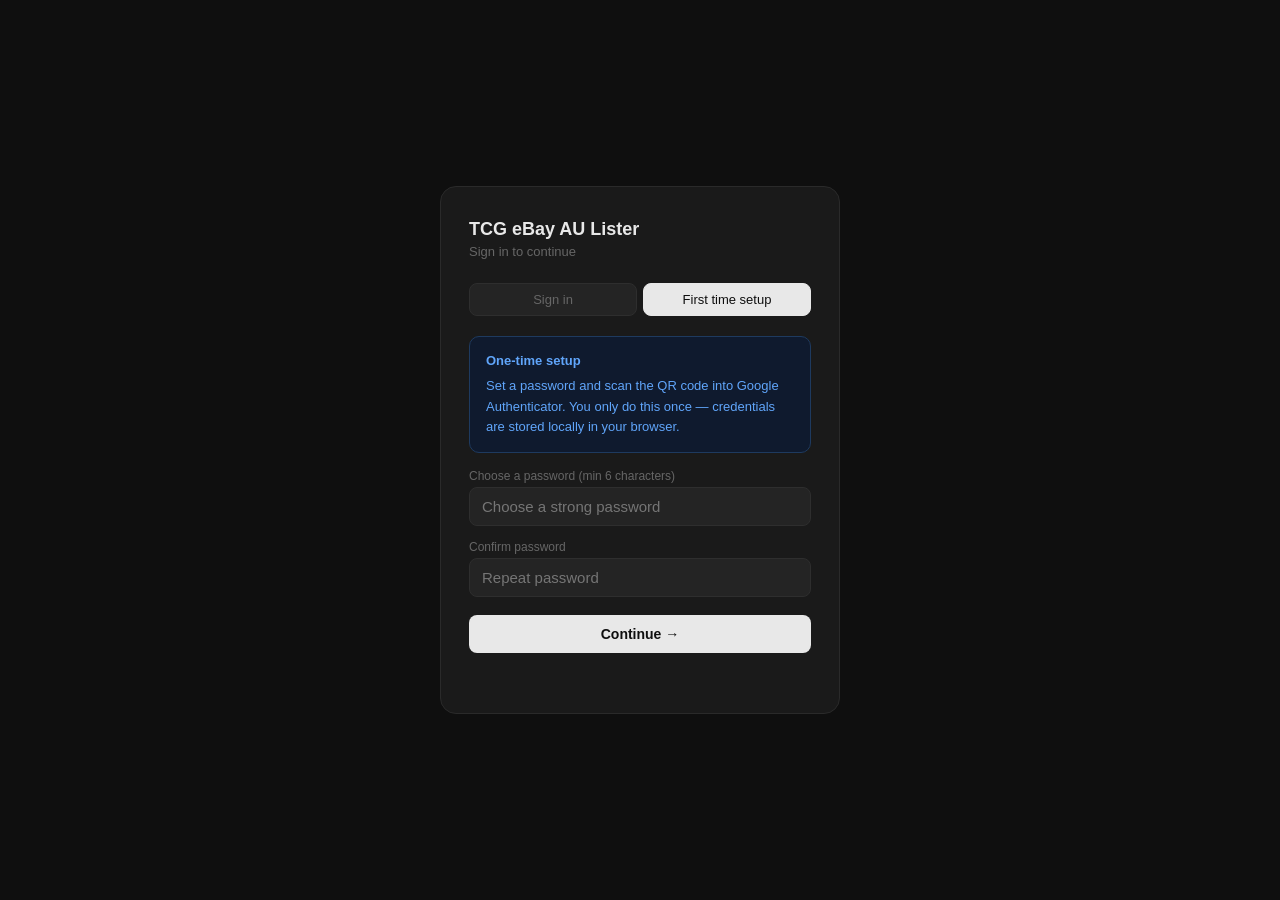
==== commit 3b7b39b3: "update" ====
--- a/index.html
+++ b/index.html
@@ -87,8 +87,9 @@
 
     <!-- Scan mode toggle -->
     <div class="scan-mode-toggle">
-      <button class="scan-mode-btn active" id="scan-mode-upload" onclick="Scan.setMode('upload')">📁 Upload files</button>
-      <button class="scan-mode-btn" id="scan-mode-camera" onclick="Scan.setMode('camera')">📸 Camera (mobile)</button>
+      <button class="scan-mode-btn active" id="scan-mode-upload" onclick="Scan.setMode('upload')">📁 Upload</button>
+      <button class="scan-mode-btn" id="scan-mode-camera" onclick="Scan.setMode('camera')">📸 Camera</button>
+      <button class="scan-mode-btn" id="scan-mode-phone" onclick="Scan.setMode('phone')">📱 Phone (live QR)</button>
     </div>
 
     <!-- Upload mode -->
@@ -116,6 +117,42 @@
       </div>
     </div>
 
+    <!-- Phone live-scan mode (QR connect) -->
+    <div id="scan-phone-mode" style="display:none;">
+      <div style="display:flex; gap:18px; align-items:center; flex-wrap:wrap; justify-content:center; padding:8px 0;">
+        <div style="background:#fff; padding:10px; border-radius:12px; flex-shrink:0;">
+          <img id="phone-qr" alt="QR code" style="display:block; width:180px; height:180px;" />
+        </div>
+        <div style="flex:1; min-width:220px;">
+          <div style="font-size:14px; font-weight:600; margin-bottom:6px;">📱 Scan with your phone</div>
+          <ol style="font-size:13px; color:var(--text-muted); margin:0 0 10px 18px; line-height:1.7;">
+            <li>Open your phone camera and point it at this QR code</li>
+            <li>Tap the link to open the scanner page</li>
+            <li>Allow camera access, then capture each card</li>
+          </ol>
+          <div style="font-size:12px; color:var(--text-muted);">Or go to <strong>/capture.html</strong> on your phone and enter code:</div>
+          <div id="phone-code" style="font-family:monospace; font-size:24px; letter-spacing:4px; color:var(--text); margin:4px 0;">------</div>
+          <a id="phone-link" href="#" target="_blank" style="font-size:11px; color:var(--accent); word-break:break-all;"></a>
+        </div>
+      </div>
+      <div id="phone-status" style="font-size:13px; text-align:center; margin-top:10px; color:var(--amber); font-weight:500;">Waiting for phone to connect…</div>
+      <p style="font-size:11px; color:var(--text-muted); text-align:center; margin-top:6px;">
+        Cards captured on your phone appear here automatically. High-confidence cards are added straight to your list.
+      </p>
+
+      <!-- Live thumbnail strip of incoming captures -->
+      <div id="phone-thumbs-wrap" style="display:none; margin-top:12px;">
+        <div style="font-size:11px; color:var(--text-muted); margin-bottom:6px; display:flex; align-items:center; gap:10px; flex-wrap:wrap;">
+          <span>Recent captures</span>
+          <span style="color:var(--green)">● added</span>
+          <span style="color:var(--amber)">● review</span>
+          <span style="color:#60a5fa">● duplicate</span>
+          <span style="color:var(--red)">● unreadable</span>
+        </div>
+        <div id="phone-thumbs" style="display:flex; gap:8px; overflow-x:auto; padding-bottom:6px; -webkit-overflow-scrolling:touch;"></div>
+      </div>
+    </div>
+
     <div id="scan-options" style="display:none; margin-top:12px;">
       <div class="form-row row-2" style="margin-bottom:10px;">
         <div class="field">
@@ -154,6 +191,7 @@
       <button class="game-btn" id="btn-pk" onclick="UI.setGame('pokemon')">Pokémon</button>
       <button class="game-btn" id="btn-rb" onclick="UI.setGame('riftbound')">Riftbound</button>
       <button class="game-btn" id="btn-ygo" onclick="UI.setGame('yugioh')">Yu-Gi-Oh!</button>
+      <button class="game-btn" id="btn-gd" onclick="UI.setGame('gundam')">Gundam</button>
     </div>
 
     <!-- One Piece fields -->
@@ -401,9 +439,18 @@
       No cards added yet — use the form above to get started.
       <br><span style="font-size:12px; color:var(--text-hint); margin-top:4px; display:block;">Your list auto-saves in this browser.</span>
     </div>
+    <!-- Bulk-lot selection bar (shown in select mode) -->
+    <div id="selection-bar" style="display:none; margin-bottom:12px; padding:12px 14px; background:linear-gradient(180deg,#1f1a2e,#1a1726); border:1px solid #3a2e5a; border-radius:10px;"></div>
+
+    <div id="flag-banner" style="display:none; margin-bottom:12px; padding:10px 14px; background:linear-gradient(180deg,rgba(245,158,11,0.16),rgba(245,158,11,0.06)); border:1px solid var(--amber); border-radius:10px; font-size:13px; color:#fbbf24;"></div>
+
     <div id="listings-list"></div>
 
     <div id="action-bar" style="display:none; margin-top:16px;">
+
+      <!-- Bulk-lot select toggle -->
+      <button class="btn-bulk-select" onclick="Listings.toggleSelectMode()" style="margin-bottom:10px;">📦 Select cards for a bulk lot</button>
+
 
       <!-- Claude AI bulk pricer -->
       <div class="claude-pricing-box">
--- a/css/style.css
+++ b/css/style.css
@@ -576,6 +576,13 @@
   border: 1px solid #4a4000;
 }
 
+/* ─── Gundam badge ─── */
+.badge-gd {
+  background: #0a1a24;
+  color: #38bdf8;
+  border: 1px solid #164e63;
+}
+
 /* ═══════════════════════════════════════════════════
    MOBILE — condensed UI for card-slinger scanning
    ═══════════════════════════════════════════════════ */
@@ -826,3 +833,181 @@
 /* Rarity select gets a subtle accent border */
 #f-rarity { border-color: #3a3a44; }
 #f-rarity:focus { border-color: var(--accent); }
+
+/* ═══════════════ Bulk-lot selection ═══════════════ */
+.btn-bulk-select {
+  width: 100%;
+  padding: 11px;
+  border-radius: var(--radius-sm, 9px);
+  background: linear-gradient(135deg,#7c3aed,#a855f7);
+  color: #fff;
+  border: none;
+  font-weight: 600;
+  font-family: inherit;
+  font-size: 14px;
+  cursor: pointer;
+  transition: filter 0.12s, transform 0.12s;
+}
+.btn-bulk-select:hover { filter: brightness(1.08); transform: translateY(-1px); }
+
+.listing-row.selectable { cursor: pointer; }
+.listing-row.selectable:hover { border-color: #6d28d9; }
+.listing-row.selected {
+  border-color: #a855f7 !important;
+  background: linear-gradient(180deg, rgba(124,58,237,0.18), rgba(124,58,237,0.08)) !important;
+}
+.sel-check {
+  display: inline-flex; align-items: center; justify-content: center;
+  width: 22px; height: 22px; border-radius: 6px;
+  border: 2px solid #6d28d9; color: #fff; font-size: 14px; font-weight: 700;
+  background: transparent;
+}
+.listing-row.selected .sel-check { background: #a855f7; border-color: #a855f7; }
+
+.sel-chip {
+  padding: 6px 11px; border-radius: 8px; font-size: 12px; font-weight: 500;
+  background: #2a2440; color: #c4b5fd; border: 1px solid #3a2e5a;
+  cursor: pointer; font-family: inherit; white-space: nowrap;
+}
+.sel-chip:hover { background: #34294f; }
+
+.btn-create-bulk {
+  padding: 6px 14px; border-radius: 8px; font-size: 12px; font-weight: 600;
+  background: linear-gradient(135deg,#7c3aed,#a855f7); color: #fff; border: none;
+  cursor: pointer; font-family: inherit; white-space: nowrap;
+}
+.btn-create-bulk:disabled { opacity: 0.4; cursor: default; }
+
+.bulk-row { border-color: #3a2e5a !important; background: linear-gradient(180deg,#1d1a28,#1a1726) !important; }
+.type-bulk { background: #5b21b6 !important; color: #ede9fe !important; }
+
+/* Multi-quantity listing — make qty pop so duplicate scans are obvious */
+.listing-type-label.qty-multi {
+  background: linear-gradient(135deg,#0891b2,#22d3ee) !important;
+  color: #002b36 !important;
+  font-weight: 700 !important;
+}
+
+/* ═══════════════ Inline rarity / finish picker ═══════════════ */
+.variant-cell {
+  display: flex;
+  flex-direction: column;
+  gap: 2px;
+  min-width: 0;
+  overflow: hidden;
+}
+.set-tiny {
+  font-size: 10px;
+  color: var(--text-muted);
+  white-space: nowrap;
+  overflow: hidden;
+  text-overflow: ellipsis;
+}
+.variant-inline {
+  font-size: 11px;
+  padding: 3px 4px;
+  border-radius: 6px;
+  background: #202020;
+  color: var(--text);
+  border: 1px solid var(--border-md);
+  max-width: 100%;
+  cursor: pointer;
+}
+.variant-inline:hover { background: #262626; }
+.variant-inline.flagged {
+  border-color: var(--amber);
+  background: linear-gradient(180deg, rgba(245,158,11,0.18), rgba(245,158,11,0.06));
+  color: #fbbf24;
+  font-weight: 600;
+  animation: flagPulse 2s ease-in-out infinite;
+}
+@keyframes flagPulse {
+  0%, 100% { box-shadow: 0 0 0 0 rgba(245,158,11,0.0); }
+  50%      { box-shadow: 0 0 0 3px rgba(245,158,11,0.18); }
+}
+
+@media (max-width: 640px) {
+  .variant-inline { font-size: 14px; padding: 6px; }  /* easier tap target */
+}
+
+/* Variations listing */
+.btn-create-vary {
+  padding: 6px 14px; border-radius: 8px; font-size: 12px; font-weight: 600;
+  background: linear-gradient(135deg,#0891b2,#06b6d4); color: #fff; border: none;
+  cursor: pointer; font-family: inherit; white-space: nowrap;
+}
+.btn-create-vary:disabled { opacity: 0.4; cursor: default; }
+.vary-row { border-color: #155e75 !important; background: linear-gradient(180deg,#0e2a32,#0c2128) !important; }
+.type-vary { background: #0e7490 !important; color: #cffafe !important; }
+
+/* ═══════════════ Inline quantity stepper ═══════════════ */
+.qty-stepper {
+  display: inline-flex;
+  align-items: center;
+  gap: 0;
+  border: 1px solid var(--border-md);
+  border-radius: 8px;
+  overflow: hidden;
+  background: #1c1c1c;
+}
+.qty-stepper.qty-multi {
+  border-color: #0891b2;
+  background: linear-gradient(135deg, rgba(8,145,178,0.15), rgba(34,211,238,0.08));
+}
+.qty-btn {
+  width: 26px; height: 28px;
+  border: none;
+  background: #242424;
+  color: var(--text);
+  font-size: 16px;
+  font-weight: 700;
+  cursor: pointer;
+  font-family: inherit;
+  display: flex; align-items: center; justify-content: center;
+  transition: background 0.12s;
+}
+.qty-btn:hover { background: #333; }
+.qty-btn:active { background: var(--accent); color: #fff; }
+.qty-num {
+  min-width: 30px;
+  text-align: center;
+  font-size: 13px;
+  font-weight: 700;
+  padding: 0 4px;
+}
+.qty-stepper.qty-multi .qty-num { color: #22d3ee; }
+
+@media (max-width: 640px) {
+  .qty-btn { width: 34px; height: 34px; font-size: 18px; }  /* bigger tap targets */
+}
+
+/* ═══════════════ Fix-card (wrong card?) + ungroup ═══════════════ */
+.card-thumb { transition: outline 0.12s; }
+.card-thumb:hover { outline: 2px solid var(--accent); outline-offset: 1px; }
+
+.fix-wrap { display: inline-flex; align-items: center; gap: 3px; }
+.fix-input {
+  width: 92px; padding: 4px 6px; font-size: 12px;
+  font-family: 'SF Mono', Menlo, monospace;
+  background: #1a1a1a; color: var(--text);
+  border: 1px solid var(--accent); border-radius: 6px;
+}
+.fix-go, .fix-cancel {
+  border: none; border-radius: 6px; width: 24px; height: 26px;
+  cursor: pointer; font-size: 13px; font-weight: 700; font-family: inherit;
+}
+.fix-go { background: var(--accent); color: #fff; }
+.fix-cancel { background: #333; color: #aaa; }
+.fixing { color: var(--accent); font-style: italic; animation: flagPulse 1.2s ease-in-out infinite; }
+
+.group-actions { display: inline-flex; gap: 4px; align-items: center; }
+.ungroup-btn {
+  background: none; border: 1px solid var(--border-md); border-radius: 6px;
+  color: #c4b5fd; width: 26px; height: 26px; cursor: pointer; font-size: 14px;
+}
+.ungroup-btn:hover { background: #2a2440; border-color: #6d28d9; }
+
+@media (max-width: 640px) {
+  .fix-input { width: 80px; font-size: 14px; }
+  .card-thumb:hover { outline: none; }  /* tap, not hover, on mobile */
+}
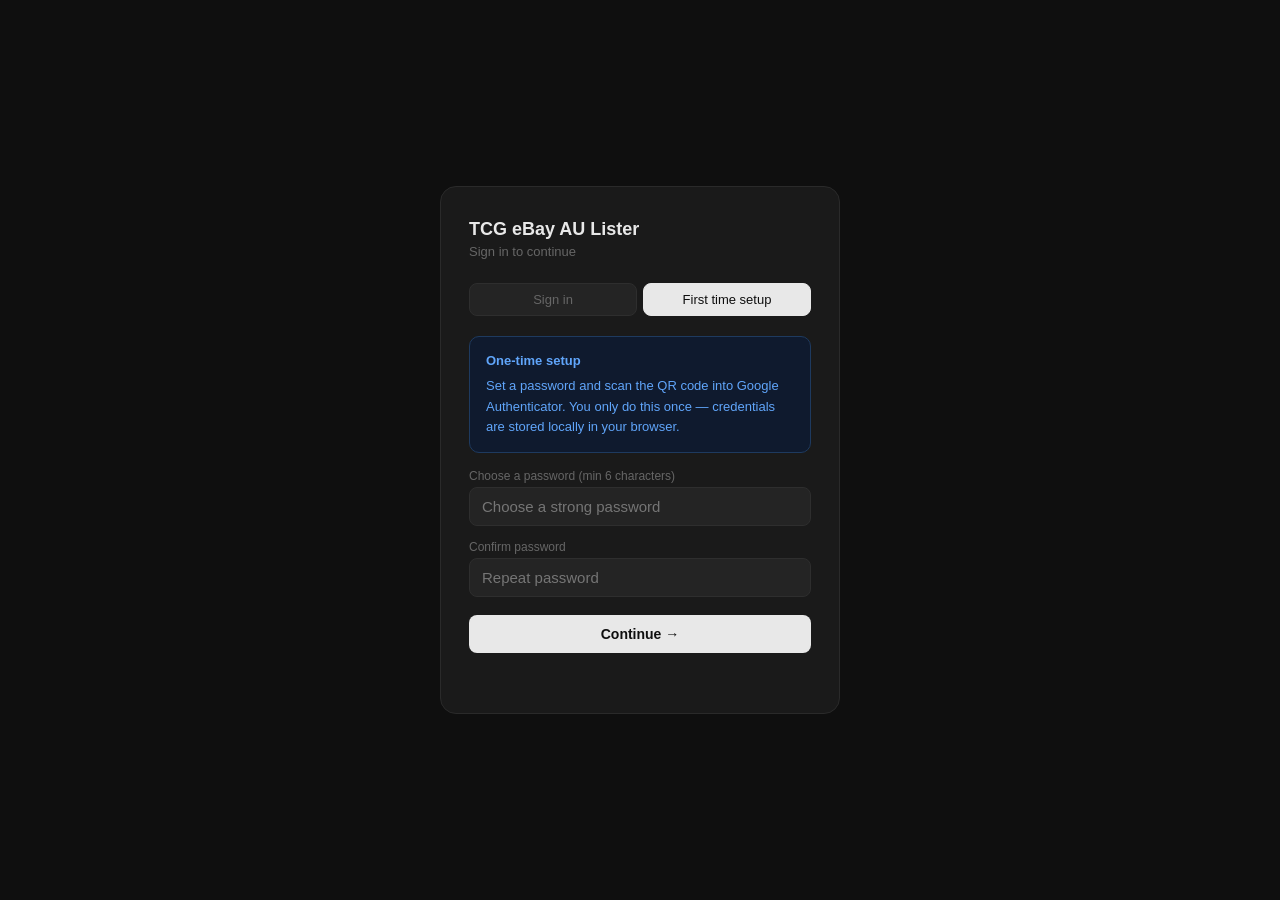
==== commit 16b65d4c: "update" ====
--- a/index.html
+++ b/index.html
@@ -18,7 +18,7 @@
       } catch(e) { window.location.replace('auth.html'); }
     })();
   </script>
-  <link rel="stylesheet" href="css/style.css" />
+  <link rel="stylesheet" href="css/style.css?v=20260820b" />
 </head>
 <body>
 <div class="container">
@@ -26,7 +26,7 @@
   <div class="header" style="display:flex; align-items:flex-start; justify-content:space-between; gap:10px; flex-wrap:wrap;">
     <div>
       <h1>TCG eBay AU Bulk Lister</h1>
-      <p>Scan · auto-price · export — One Piece, Pokémon, Riftbound &amp; Yu-Gi-Oh!</p>
+      <p>Scan · auto-price · export — One Piece, Pokémon, Yu-Gi-Oh! &amp; Gundam <span id="build-stamp" style="opacity:0.4;font-size:11px;">build 20260820b</span></p>
     </div>
     <div style="display:flex; align-items:center; gap:8px; margin-top:4px;">
       <span class="sync-pill" id="sync-pill" onclick="Sync.openModal()">
@@ -189,7 +189,6 @@
     <div class="game-toggle">
       <button class="game-btn active" id="btn-op" onclick="UI.setGame('onePiece')">One Piece</button>
       <button class="game-btn" id="btn-pk" onclick="UI.setGame('pokemon')">Pokémon</button>
-      <button class="game-btn" id="btn-rb" onclick="UI.setGame('riftbound')">Riftbound</button>
       <button class="game-btn" id="btn-ygo" onclick="UI.setGame('yugioh')">Yu-Gi-Oh!</button>
       <button class="game-btn" id="btn-gd" onclick="UI.setGame('gundam')">Gundam</button>
     </div>
@@ -283,40 +282,6 @@
       </div>
     </div>
 
-    <!-- Riftbound fields -->
-    <div id="rb-fields" style="display:none;">
-      <div class="form-row row-5" style="margin-bottom:12px;">
-        <div class="field">
-          <label>Card number <span style="color:var(--text-muted); font-weight:400;">— press Enter to search</span></label>
-          <div class="input-action-row">
-            <input type="text" id="f-rb-number" placeholder="e.g. UNL-053" maxlength="12"
-              onkeydown="if(event.key==='Enter') UI.searchRiftboundCard()" />
-            <button class="btn-lookup" onclick="UI.searchRiftboundCard()">Search</button>
-          </div>
-          <div class="lookup-status" id="rb-lookup-status"></div>
-          <div id="rb-card-preview" style="display:none; margin-top:8px;">
-            <img id="rb-card-preview-img" src="" alt="" style="width:60px; border-radius:5px; border:1px solid #2a2a2a;" />
-          </div>
-        </div>
-        <div class="field">
-          <label>Card name</label>
-          <input type="text" id="f-rb-name" placeholder="Auto-filled on search" />
-        </div>
-        <div class="field">
-          <label>Condition</label>
-          <select id="f-rb-cond">
-            <option value="Near Mint">Near Mint</option>
-            <option value="Lightly Played">Lightly Played</option>
-            <option value="Moderately Played">Moderately Played</option>
-          </select>
-        </div>
-        <div class="field">
-          <label>Qty</label>
-          <input type="number" id="f-rb-qty" value="1" min="1" max="99" />
-        </div>
-      </div>
-    </div>
-
     <!-- Yu-Gi-Oh! fields -->
     <div id="ygo-fields" style="display:none;">
       <div class="form-row row-4" style="margin-bottom:12px;">
@@ -347,6 +312,40 @@
         <div class="field">
           <label>Qty</label>
           <input type="number" id="f-ygo-qty" value="1" min="1" max="99" />
+        </div>
+      </div>
+    </div>
+
+    <!-- Gundam fields -->
+    <div id="gd-fields" style="display:none;">
+      <div class="form-row row-4" style="margin-bottom:12px;">
+        <div class="field">
+          <label>Card number <span style="color:var(--text-muted); font-weight:400;">— press Enter to search</span></label>
+          <div class="input-action-row">
+            <input type="text" id="f-gd-number" placeholder="e.g. GD01-068" maxlength="14"
+              onkeydown="if(event.key==='Enter') UI.searchGundamCard()" />
+            <button class="btn-lookup" onclick="UI.searchGundamCard()">Search</button>
+          </div>
+          <div class="lookup-status" id="gd-lookup-status"></div>
+          <div id="gd-card-preview" style="display:none; margin-top:8px;">
+            <img id="gd-card-preview-img" src="" alt="" style="width:52px; border-radius:5px; border:1px solid #2a2a2a;" />
+          </div>
+        </div>
+        <div class="field">
+          <label>Card name</label>
+          <input type="text" id="f-gd-name" placeholder="Auto-filled on search" />
+        </div>
+        <div class="field">
+          <label>Condition</label>
+          <select id="f-gd-cond">
+            <option value="Near Mint">Near Mint</option>
+            <option value="Lightly Played">Lightly Played</option>
+            <option value="Moderately Played">Moderately Played</option>
+          </select>
+        </div>
+        <div class="field">
+          <label>Qty</label>
+          <input type="number" id="f-gd-qty" value="1" min="1" max="99" />
         </div>
       </div>
     </div>
@@ -505,16 +504,16 @@
   </div>
 
 </div>
-<script src="js/sets.js"></script>
-<script src="js/rarities.js"></script>
-<script src="js/api.js"></script>
-<script src="js/listings.js"></script>
-<script src="js/csv.js"></script>
-<script src="js/ui.js"></script>
-<script src="js/claude.js"></script>
-<script src="js/scan.js"></script>
-<script src="js/sync.js"></script>
-<script src="js/market.js"></script>
+<script src="js/sets.js?v=20260820b"></script>
+<script src="js/rarities.js?v=20260820b"></script>
+<script src="js/api.js?v=20260820b"></script>
+<script src="js/listings.js?v=20260820b"></script>
+<script src="js/csv.js?v=20260820b"></script>
+<script src="js/ui.js?v=20260820b"></script>
+<script src="js/claude.js?v=20260820b"></script>
+<script src="js/scan.js?v=20260820b"></script>
+<script src="js/sync.js?v=20260820b"></script>
+<script src="js/market.js?v=20260820b"></script>
 <script>
 function logout() {
   localStorage.removeItem('tcg_auth_session');
--- a/css/style.css
+++ b/css/style.css
@@ -193,6 +193,7 @@
 /* ─── Game Toggle ─── */
 .game-toggle {
   display: flex;
+  flex-wrap: wrap;
   gap: 6px;
   margin-bottom: 16px;
 }
@@ -599,7 +600,7 @@
   .stat-label { font-size: 10px; }
 
   /* Game toggle — horizontal scroll, no wrap */
-  .game-toggle { overflow-x: auto; -webkit-overflow-scrolling: touch; padding-bottom: 4px; }
+  .game-toggle { flex-wrap: wrap; overflow-x: visible; padding-bottom: 4px; }
   .game-btn { padding: 8px 14px; font-size: 13px; white-space: nowrap; flex-shrink: 0; }
 
   /* Forms stack fully */
